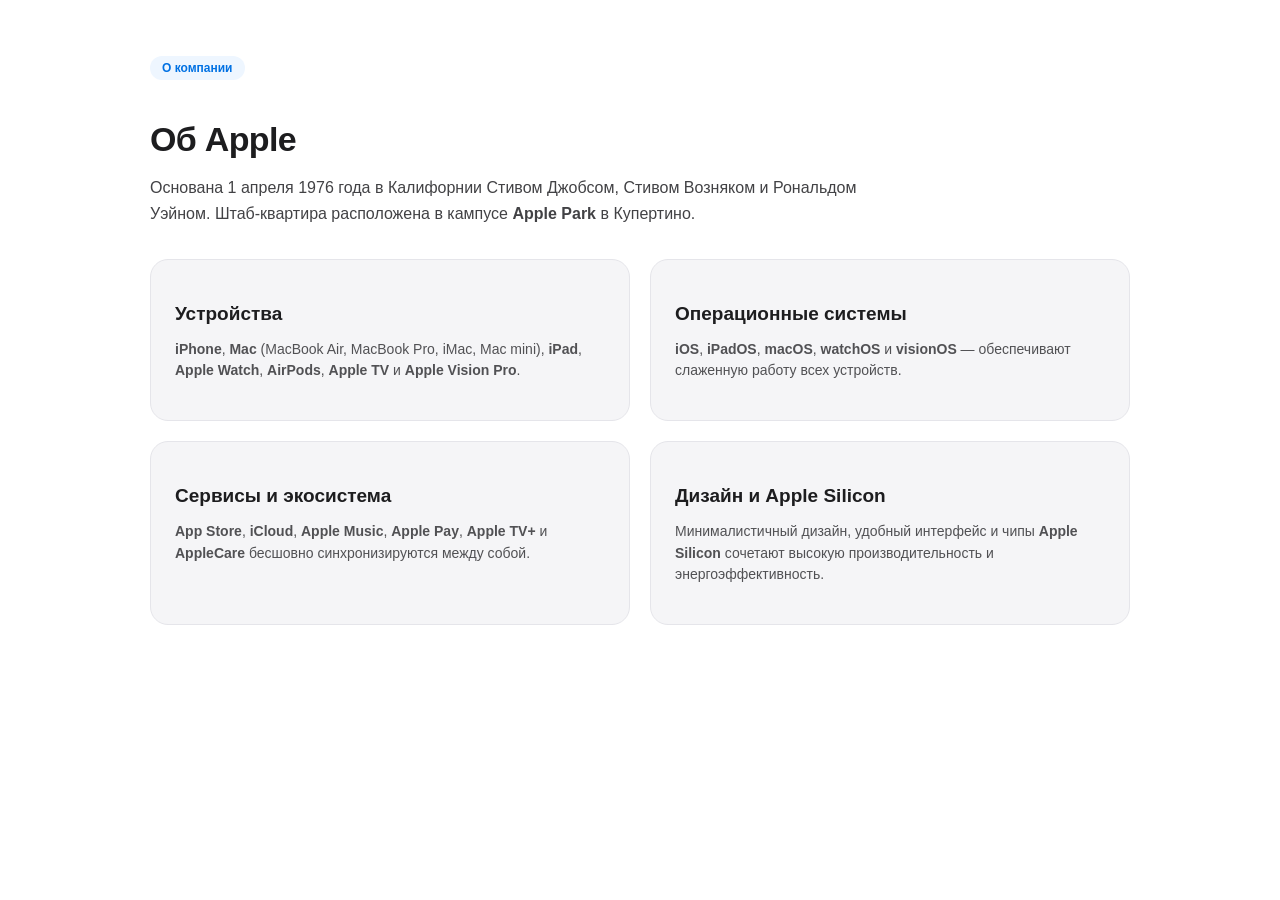
==== index-2.html @ d9213af7 "Add files via upload" ====
<!DOCTYPE html>
 <html lang="en">
 <head>
    <meta charset="UTF-8">
    <meta name="viewport" content="width=device-width, initial-scale=1.0">
    <title>Document</title>
 </head>
 <body>
   <section id="about" class="about-section">
  <div class="about-header">
    <span class="about-tag">О компании</span>
    <h2>Об Apple</h2>
    <p class="about-lead">
      Основана 1 апреля 1976 года в Калифорнии Стивом Джобсом, Стивом Возняком и Рональдом Уэйном. Штаб-квартира расположена в кампусе <strong>Apple Park</strong> в Купертино.
    </p>
  </div>

  <div class="about-grid">
    <div class="about-card">
      <h3>Устройства</h3>
      <p><strong>iPhone</strong>, <strong>Mac</strong> (MacBook Air, MacBook Pro, iMac, Mac mini), <strong>iPad</strong>, <strong>Apple Watch</strong>, <strong>AirPods</strong>, <strong>Apple TV</strong> и <strong>Apple Vision Pro</strong>.</p>
    </div>

    <div class="about-card">
      <h3>Операционные системы</h3>
      <p><strong>iOS</strong>, <strong>iPadOS</strong>, <strong>macOS</strong>, <strong>watchOS</strong> и <strong>visionOS</strong> — обеспечивают слаженную работу всех устройств.</p>
    </div>

    <div class="about-card">
      <h3>Сервисы и экосистема</h3>
      <p><strong>App Store</strong>, <strong>iCloud</strong>, <strong>Apple Music</strong>, <strong>Apple Pay</strong>, <strong>Apple TV+</strong> и <strong>AppleCare</strong> бесшовно синхронизируются между собой.</p>
    </div>

    <div class="about-card">
      <h3>Дизайн и Apple Silicon</h3>
      <p>Минималистичный дизайн, удобный интерфейс и чипы <strong>Apple Silicon</strong> сочетают высокую производительность и энергоэффективность.</p>
    </div>
  </div>
</section>

<style>
    html {
  scroll-behavior: smooth;
}

.about-section {
  max-width: 980px;
  margin: 56px auto 64px;
  padding: 0 20px;
  color: #1d1d1f;
  font-family: -apple-system, BlinkMacSystemFont, "SF Pro Display", "Segoe UI", Roboto, sans-serif;
}

.about-header {
  max-width: 720px;
  margin-bottom: 32px;
}

.about-tag {
  display: inline-block;
  font-size: 12px;
  font-weight: 600;
  color: #0071e3;
  background: #eef6ff;
  padding: 5px 12px;
  border-radius: 999px;
  margin-bottom: 12px;
}

.about-header h2 {
  font-size: 34px;
  line-height: 1.15;
  margin-bottom: 12px;
  letter-spacing: -0.02em;
}

.about-lead {
  font-size: 16px;
  line-height: 1.6;
  color: #424245;
}

.about-grid {
  display: grid;
  grid-template-columns: repeat(2, 1fr);
  gap: 20px;
}

.about-card {
  background: #f5f5f7;
  border-radius: 18px;
  padding: 24px;
  border: 1px solid #e5e5ea;
  transition: transform 0.2s ease, box-shadow 0.2s ease;
}

.about-card:hover {
  transform: translateY(-3px);
  box-shadow: 0 10px 24px rgba(0, 0, 0, 0.06);
}

.about-card h3 {
  font-size: 19px;
  margin-bottom: 10px;
  color: #1d1d1f;
}

.about-card p {
  font-size: 14px;
  line-height: 1.55;
  color: #515154;
}

@media (max-width: 680px) {
  .about-grid {
    grid-template-columns: 1fr;
  }

  .about-header h2 {
    font-size: 28px;
  }
}
</style>
 </body>
 </html>
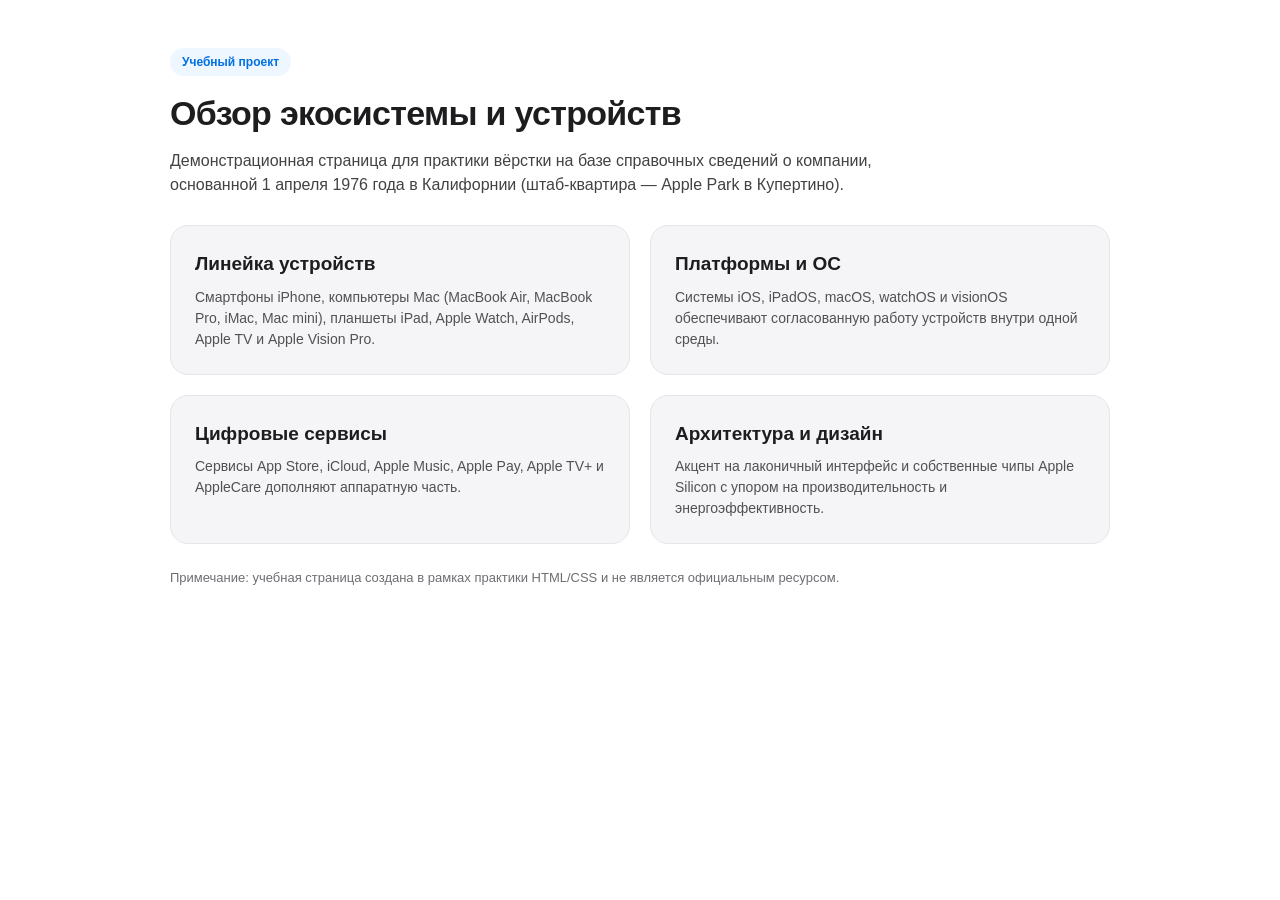
==== commit 9e917aa5: "Update index-2.html" ====
--- a/index-2.html
+++ b/index-2.html
@@ -1,125 +1,124 @@
- <!DOCTYPE html>
- <html lang="en">
- <head>
-    <meta charset="UTF-8">
-    <meta name="viewport" content="width=device-width, initial-scale=1.0">
-    <title>Document</title>
- </head>
- <body>
-   <section id="about" class="about-section">
-  <div class="about-header">
-    <span class="about-tag">О компании</span>
-    <h2>Об Apple</h2>
-    <p class="about-lead">
-      Основана 1 апреля 1976 года в Калифорнии Стивом Джобсом, Стивом Возняком и Рональдом Уэйном. Штаб-квартира расположена в кампусе <strong>Apple Park</strong> в Купертино.
-    </p>
-  </div>
+  <!DOCTYPE html>
+<html lang="ru">
+<head>
+  <meta charset="UTF-8" />
+  <meta name="viewport" content="width=device-width, initial-scale=1.0" />
+  <title>Учебный обзор технологий</title>
+  <style>
+    * {
+      box-sizing: border-box;
+      margin: 0;
+      padding: 0;
+    }
 
-  <div class="about-grid">
-    <div class="about-card">
-      <h3>Устройства</h3>
-      <p><strong>iPhone</strong>, <strong>Mac</strong> (MacBook Air, MacBook Pro, iMac, Mac mini), <strong>iPad</strong>, <strong>Apple Watch</strong>, <strong>AirPods</strong>, <strong>Apple TV</strong> и <strong>Apple Vision Pro</strong>.</p>
+    body {
+      font-family: -apple-system, BlinkMacSystemFont, "Segoe UI", Roboto, sans-serif;
+      background-color: #ffffff;
+      color: #1d1d1f;
+      line-height: 1.5;
+    }
+
+    .about-section {
+      max-width: 980px;
+      margin: 48px auto;
+      padding: 0 20px;
+    }
+
+    .about-tag {
+      display: inline-block;
+      font-size: 12px;
+      font-weight: 600;
+      color: #0071e3;
+      background: #eef6ff;
+      padding: 5px 12px;
+      border-radius: 999px;
+      margin-bottom: 12px;
+    }
+
+    .about-header h1 {
+      font-size: 34px;
+      margin-bottom: 10px;
+      letter-spacing: -0.02em;
+    }
+
+    .about-lead {
+      font-size: 16px;
+      color: #424245;
+      max-width: 720px;
+      margin-bottom: 28px;
+    }
+
+    .about-grid {
+      display: grid;
+      grid-template-columns: repeat(2, 1fr);
+      gap: 20px;
+    }
+
+    .about-card {
+      background: #f5f5f7;
+      border: 1px solid #e5e5ea;
+      border-radius: 18px;
+      padding: 24px;
+    }
+
+    .about-card h2 {
+      font-size: 19px;
+      margin-bottom: 8px;
+    }
+
+    .about-card p {
+      font-size: 14px;
+      color: #515154;
+    }
+
+    .demo-note {
+      margin-top: 24px;
+      font-size: 13px;
+      color: #6e6e73;
+    }
+
+    @media (max-width: 680px) {
+      .about-grid {
+        grid-template-columns: 1fr;
+      }
+    }
+  </style>
+</head>
+<body>
+  <section class="about-section">
+    <div class="about-header">
+      <span class="about-tag">Учебный проект</span>
+      <h1>Обзор экосистемы и устройств</h1>
+      <p class="about-lead">
+        Демонстрационная страница для практики вёрстки на базе справочных сведений о компании, основанной 1 апреля 1976 года в Калифорнии (штаб-квартира — Apple Park в Купертино).
+      </p>
     </div>
 
-    <div class="about-card">
-      <h3>Операционные системы</h3>
-      <p><strong>iOS</strong>, <strong>iPadOS</strong>, <strong>macOS</strong>, <strong>watchOS</strong> и <strong>visionOS</strong> — обеспечивают слаженную работу всех устройств.</p>
+    <div class="about-grid">
+      <div class="about-card">
+        <h2>Линейка устройств</h2>
+        <p>Смартфоны iPhone, компьютеры Mac (MacBook Air, MacBook Pro, iMac, Mac mini), планшеты iPad, Apple Watch, AirPods, Apple TV и Apple Vision Pro.</p>
+      </div>
+
+      <div class="about-card">
+        <h2>Платформы и ОС</h2>
+        <p>Системы iOS, iPadOS, macOS, watchOS и visionOS обеспечивают согласованную работу устройств внутри одной среды.</p>
+      </div>
+
+      <div class="about-card">
+        <h2>Цифровые сервисы</h2>
+        <p>Сервисы App Store, iCloud, Apple Music, Apple Pay, Apple TV+ и AppleCare дополняют аппаратную часть.</p>
+      </div>
+
+      <div class="about-card">
+        <h2>Архитектура и дизайн</h2>
+        <p>Акцент на лаконичный интерфейс и собственные чипы Apple Silicon с упором на производительность и энергоэффективность.</p>
+      </div>
     </div>
 
-    <div class="about-card">
-      <h3>Сервисы и экосистема</h3>
-      <p><strong>App Store</strong>, <strong>iCloud</strong>, <strong>Apple Music</strong>, <strong>Apple Pay</strong>, <strong>Apple TV+</strong> и <strong>AppleCare</strong> бесшовно синхронизируются между собой.</p>
-    </div>
-
-    <div class="about-card">
-      <h3>Дизайн и Apple Silicon</h3>
-      <p>Минималистичный дизайн, удобный интерфейс и чипы <strong>Apple Silicon</strong> сочетают высокую производительность и энергоэффективность.</p>
-    </div>
-  </div>
-</section>
-
-<style>
-    html {
-  scroll-behavior: smooth;
-}
-
-.about-section {
-  max-width: 980px;
-  margin: 56px auto 64px;
-  padding: 0 20px;
-  color: #1d1d1f;
-  font-family: -apple-system, BlinkMacSystemFont, "SF Pro Display", "Segoe UI", Roboto, sans-serif;
-}
-
-.about-header {
-  max-width: 720px;
-  margin-bottom: 32px;
-}
-
-.about-tag {
-  display: inline-block;
-  font-size: 12px;
-  font-weight: 600;
-  color: #0071e3;
-  background: #eef6ff;
-  padding: 5px 12px;
-  border-radius: 999px;
-  margin-bottom: 12px;
-}
-
-.about-header h2 {
-  font-size: 34px;
-  line-height: 1.15;
-  margin-bottom: 12px;
-  letter-spacing: -0.02em;
-}
-
-.about-lead {
-  font-size: 16px;
-  line-height: 1.6;
-  color: #424245;
-}
-
-.about-grid {
-  display: grid;
-  grid-template-columns: repeat(2, 1fr);
-  gap: 20px;
-}
-
-.about-card {
-  background: #f5f5f7;
-  border-radius: 18px;
-  padding: 24px;
-  border: 1px solid #e5e5ea;
-  transition: transform 0.2s ease, box-shadow 0.2s ease;
-}
-
-.about-card:hover {
-  transform: translateY(-3px);
-  box-shadow: 0 10px 24px rgba(0, 0, 0, 0.06);
-}
-
-.about-card h3 {
-  font-size: 19px;
-  margin-bottom: 10px;
-  color: #1d1d1f;
-}
-
-.about-card p {
-  font-size: 14px;
-  line-height: 1.55;
-  color: #515154;
-}
-
-@media (max-width: 680px) {
-  .about-grid {
-    grid-template-columns: 1fr;
-  }
-
-  .about-header h2 {
-    font-size: 28px;
-  }
-}
-</style>
- </body>
- </html>+    <p class="demo-note">
+      Примечание: учебная страница создана в рамках практики HTML/CSS и не является официальным ресурсом.
+    </p>
+  </section>
+</body>
+</html>
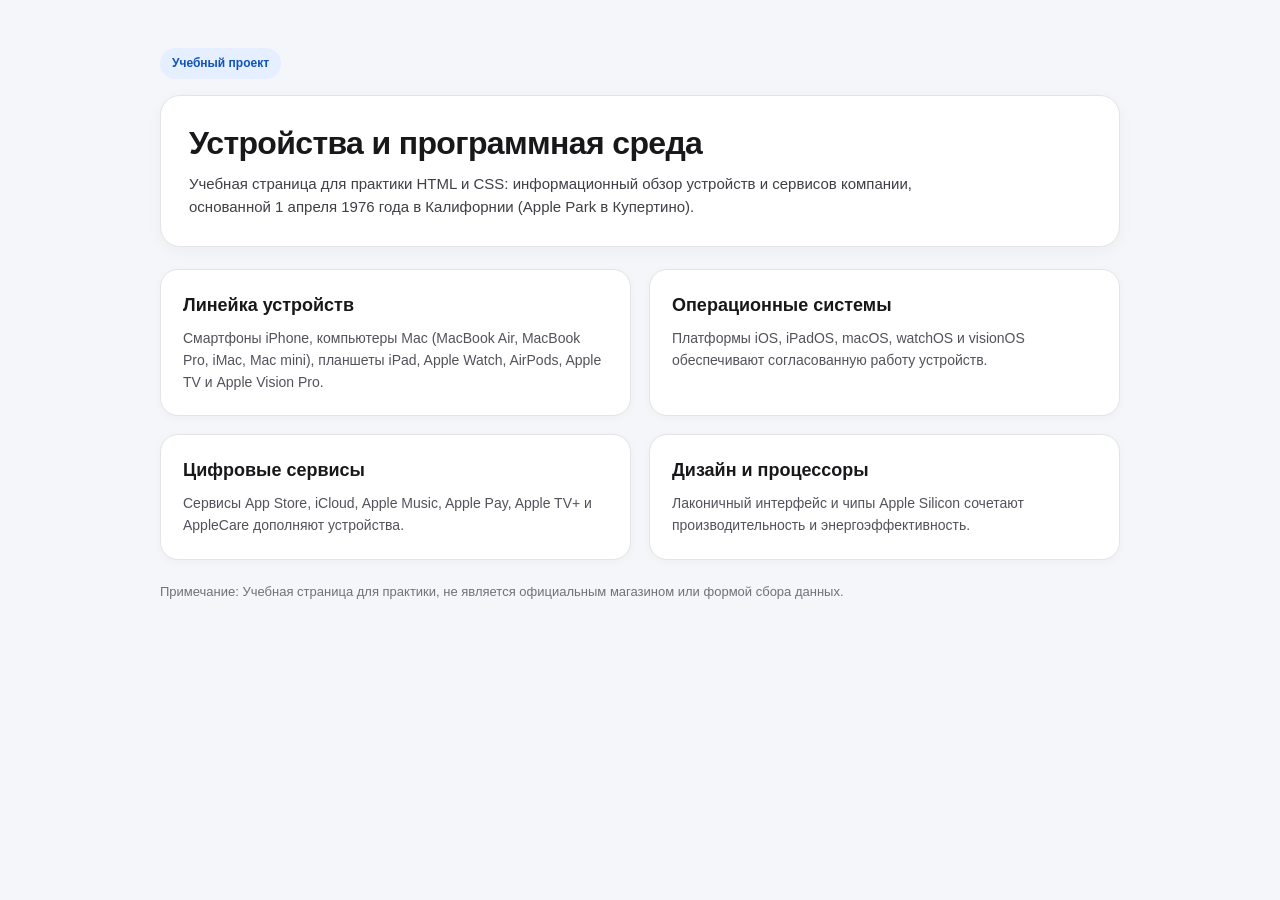
==== commit e4266670: "Update index-2.html" ====
--- a/index-2.html
+++ b/index-2.html
@@ -3,7 +3,7 @@
 <head>
   <meta charset="UTF-8" />
   <meta name="viewport" content="width=device-width, initial-scale=1.0" />
-  <title>Учебный обзор технологий</title>
+  <title>Устройства и программная среда — Учебный проект</title>
   <style>
     * {
       box-sizing: border-box;
@@ -13,112 +13,128 @@
 
     body {
       font-family: -apple-system, BlinkMacSystemFont, "Segoe UI", Roboto, sans-serif;
-      background-color: #ffffff;
-      color: #1d1d1f;
-      line-height: 1.5;
+      background-color: #f4f6f9;
+      color: #18181b;
+      line-height: 1.55;
     }
 
-    .about-section {
-      max-width: 980px;
+    .wrap {
+      max-width: 1000px;
       margin: 48px auto;
       padding: 0 20px;
     }
 
-    .about-tag {
+    .badge {
       display: inline-block;
       font-size: 12px;
       font-weight: 600;
-      color: #0071e3;
-      background: #eef6ff;
-      padding: 5px 12px;
+      color: #0f52ba;
+      background: #e6efff;
+      padding: 6px 12px;
       border-radius: 999px;
-      margin-bottom: 12px;
+      margin-bottom: 16px;
     }
 
-    .about-header h1 {
-      font-size: 34px;
+    .hero {
+      background: #ffffff;
+      border: 1px solid #e4e4e7;
+      border-radius: 20px;
+      padding: 28px;
+      margin-bottom: 22px;
+      box-shadow: 0 4px 16px rgba(0, 0, 0, 0.04);
+    }
+
+    .hero h1 {
+      font-size: 32px;
+      line-height: 1.2;
       margin-bottom: 10px;
       letter-spacing: -0.02em;
     }
 
-    .about-lead {
-      font-size: 16px;
-      color: #424245;
-      max-width: 720px;
-      margin-bottom: 28px;
+    .hero p {
+      font-size: 15px;
+      color: #3f3f46;
+      max-width: 760px;
     }
 
-    .about-grid {
+    .grid {
       display: grid;
       grid-template-columns: repeat(2, 1fr);
-      gap: 20px;
+      gap: 18px;
     }
 
-    .about-card {
-      background: #f5f5f7;
-      border: 1px solid #e5e5ea;
+    .card {
+      background: #ffffff;
+      border: 1px solid #e4e4e7;
       border-radius: 18px;
-      padding: 24px;
+      padding: 22px;
+      box-shadow: 0 2px 10px rgba(0, 0, 0, 0.03);
     }
 
-    .about-card h2 {
-      font-size: 19px;
+    .card h2 {
+      font-size: 18px;
       margin-bottom: 8px;
+      color: #18181b;
     }
 
-    .about-card p {
+    .card p {
       font-size: 14px;
-      color: #515154;
+      color: #52525b;
     }
 
-    .demo-note {
-      margin-top: 24px;
+    .note {
+      margin-top: 22px;
       font-size: 13px;
-      color: #6e6e73;
+      color: #71717a;
     }
 
-    @media (max-width: 680px) {
-      .about-grid {
+    @media (max-width: 700px) {
+      .grid {
         grid-template-columns: 1fr;
+      }
+
+      .hero h1 {
+        font-size: 26px;
       }
     }
   </style>
 </head>
 <body>
-  <section class="about-section">
-    <div class="about-header">
-      <span class="about-tag">Учебный проект</span>
-      <h1>Обзор экосистемы и устройств</h1>
-      <p class="about-lead">
-        Демонстрационная страница для практики вёрстки на базе справочных сведений о компании, основанной 1 апреля 1976 года в Калифорнии (штаб-квартира — Apple Park в Купертино).
+  <main class="wrap">
+    <span class="badge">Учебный проект</span>
+
+    <section class="hero">
+      <h1>Устройства и программная среда</h1>
+      <p>
+        Учебная страница для практики HTML и CSS: информационный обзор устройств и сервисов компании, основанной 1 апреля 1976 года в Калифорнии (Apple Park в Купертино).
       </p>
-    </div>
+    </section>
 
-    <div class="about-grid">
-      <div class="about-card">
+    <section class="grid">
+      <article class="card">
         <h2>Линейка устройств</h2>
         <p>Смартфоны iPhone, компьютеры Mac (MacBook Air, MacBook Pro, iMac, Mac mini), планшеты iPad, Apple Watch, AirPods, Apple TV и Apple Vision Pro.</p>
-      </div>
+      </article>
 
-      <div class="about-card">
-        <h2>Платформы и ОС</h2>
-        <p>Системы iOS, iPadOS, macOS, watchOS и visionOS обеспечивают согласованную работу устройств внутри одной среды.</p>
-      </div>
+      <article class="card">
+        <h2>Операционные системы</h2>
+        <p>Платформы iOS, iPadOS, macOS, watchOS и visionOS обеспечивают согласованную работу устройств.</p>
+      </article>
 
-      <div class="about-card">
+      <article class="card">
         <h2>Цифровые сервисы</h2>
-        <p>Сервисы App Store, iCloud, Apple Music, Apple Pay, Apple TV+ и AppleCare дополняют аппаратную часть.</p>
-      </div>
+        <p>Сервисы App Store, iCloud, Apple Music, Apple Pay, Apple TV+ и AppleCare дополняют устройства.</p>
+      </article>
 
-      <div class="about-card">
-        <h2>Архитектура и дизайн</h2>
-        <p>Акцент на лаконичный интерфейс и собственные чипы Apple Silicon с упором на производительность и энергоэффективность.</p>
-      </div>
-    </div>
+      <article class="card">
+        <h2>Дизайн и процессоры</h2>
+        <p>Лаконичный интерфейс и чипы Apple Silicon сочетают производительность и энергоэффективность.</p>
+      </article>
+    </section>
 
-    <p class="demo-note">
-      Примечание: учебная страница создана в рамках практики HTML/CSS и не является официальным ресурсом.
+    <p class="note">
+      Примечание: Учебная страница для практики, не является официальным магазином или формой сбора данных.
     </p>
-  </section>
+  </main>
 </body>
 </html>
